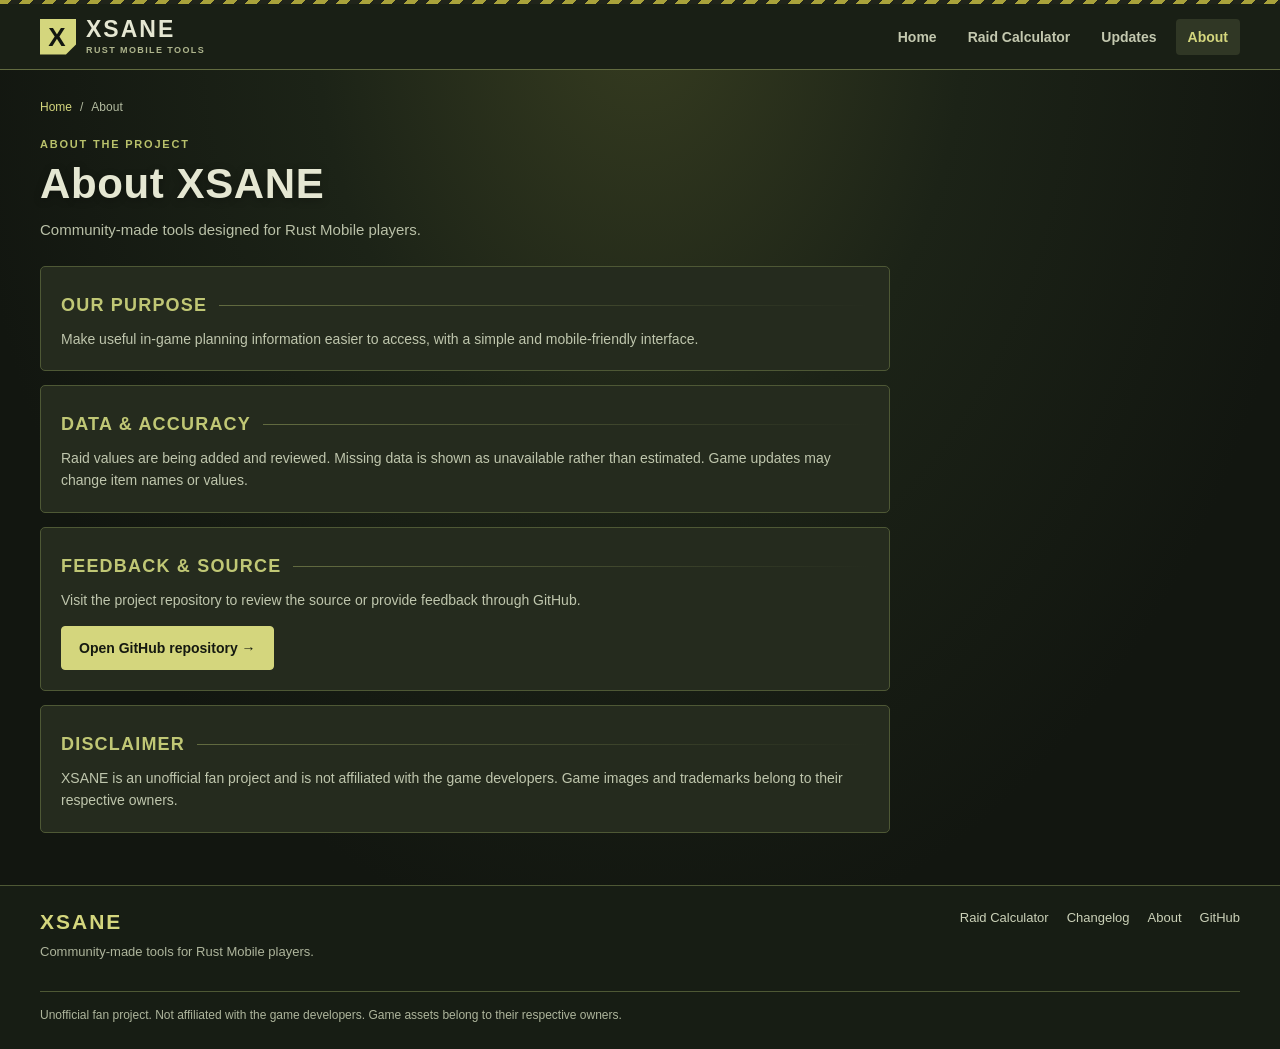
==== about.html @ 6a02bc15 "Build multi-page XSANE website with navigation and working filters" ====
<!DOCTYPE html>
<html lang="en">
<head>
<meta charset="UTF-8">
<meta name="viewport" content="width=device-width, initial-scale=1.0">
<meta name="description" content="Learn about XSANE, an unofficial community project for Rust Mobile.">
<meta name="theme-color" content="#121610">
<title>About | XSANE</title>
<link rel="stylesheet" href="style.css?v=site-7">
</head>
<body class="site-body">
<a class="skip-link" href="#main">Skip to content</a>
<header class="site-header">
  <div class="site-bar">
    <a class="site-brand" href="index.html"><span class="brand-mark" aria-hidden="true">X</span><span>XSANE<small>RUST MOBILE TOOLS</small></span></a>
    <button class="menu-toggle" type="button" aria-expanded="false" aria-controls="site-nav"><span aria-hidden="true">☰</span> Menu</button>
    <nav class="site-nav" id="site-nav" aria-label="Main navigation">
      <a href="index.html">Home</a>
      <a href="raid.html">Raid Calculator</a>
      <a href="updates.html">Updates</a>
      <a href="about.html" aria-current="page">About</a>
    </nav>
  </div>
</header>
<main class="site-main" id="main">
<div class="breadcrumbs"><a href="index.html">Home</a><span>/</span> About</div><div class="page-intro"><p class="eyebrow">ABOUT THE PROJECT</p><h1>About XSANE</h1><p>Community-made tools designed for Rust Mobile players.</p></div><div class="update-list"><article><h2>Our purpose</h2><p>Make useful in-game planning information easier to access, with a simple and mobile-friendly interface.</p></article><article><h2>Data &amp; accuracy</h2><p>Raid values are being added and reviewed. Missing data is shown as unavailable rather than estimated. Game updates may change item names or values.</p></article><article><h2>Feedback &amp; source</h2><p>Visit the project repository to review the source or provide feedback through GitHub.</p><a class="primary-link" href="https://github.com/audioxpert123/Xsane-rdc">Open GitHub repository →</a></article><article><h2>Disclaimer</h2><p>XSANE is an unofficial fan project and is not affiliated with the game developers. Game images and trademarks belong to their respective owners.</p></article></div>
</main>
<footer class="site-footer">
  <div class="footer-inner">
    <div><a class="footer-brand" href="index.html">XSANE</a><p>Community-made tools for Rust Mobile players.</p></div>
    <div class="footer-links"><a href="raid.html">Raid Calculator</a><a href="updates.html">Changelog</a><a href="about.html">About</a><a href="https://github.com/audioxpert123/Xsane-rdc">GitHub</a></div>
    <p class="footer-note">Unofficial fan project. Not affiliated with the game developers. Game assets belong to their respective owners.</p>
  </div>
</footer>
<script src="site.js?v=site-7"></script>

</body>
</html>
---- style.css ----
*{
    margin:0;
    padding:0;
    box-sizing:border-box;
    font-family:Arial,sans-serif;
}

body{
    background:#111315;
    color:white;
    padding:15px;
}

header{
    margin-bottom:25px;
}

h1{
    text-align:center;
    color:#CD412B;
    margin-bottom:15px;
    font-size:28px;
}

#searchInput{
    width:100%;
    padding:14px;
    border:none;
    border-radius:12px;
    background:#1d2023;
    color:white;
    font-size:16px;
    outline:none;
}

section{
    margin-bottom:30px;
}

h2{
    margin-bottom:12px;
    color:#CD412B;
    font-size:20px;
}

.grid{
    display:grid;
    grid-template-columns:repeat(auto-fill,minmax(140px,1fr));
    gap:12px;
}

.card{
    background:#1d2023;
    border-radius:12px;
    overflow:hidden;
    cursor:pointer;
    transition:.2s;
}

.card:hover{
    transform:translateY(-3px);
}

.card img{
    width:100%;
    height:auto;
    display:block;
}

.card-name{
    padding:10px;
    text-align:center;
    font-size:14px;
    font-weight:bold;
}

.details-container{
    padding:20px;
}

.structure-image{
    width:180px;
    height:180px;
    object-fit:contain;
    display:block;
    margin:auto;
}

.details-container h1{
    text-align:center;
    margin-top:10px;
}

.details-container p{
    text-align:center;
    color:#ccc;
}

.method-box{
    background:#1a1d22;
    border-radius:18px;
    padding:15px;
    margin-bottom:20px;

    display:flex;
    align-items:center;
    justify-content:center;
    gap:15px;
}

.raid-item{
    background:#252932;
    padding:12px 18px;
    border-radius:12px;

    position:relative;

    display:flex;
    align-items:center;
    justify-content:center;
    gap:10px;

    font-size:22px;
    font-weight:bold;
}

.hp{
    font-size:28px;
    font-weight:bold;
}

.summary-box{
    background:#1a1d22;
    border-radius:20px;
    padding:15px;
    margin-bottom:20px;

    display:flex;
    align-items:center;
    gap:15px;
}

.best-box{
    background:#161a22;
    border:2px solid #CD412B;
    border-radius:24px;
    padding:20px;
    margin-top:20px;

    display:flex;
    align-items:center;
    justify-content:center;
    gap:20px;

    box-shadow:0 0 15px rgba(205,65,43,0.25);
}

.recommended-title{
    text-align:center;

    color:#CD412B;

    font-size:22px;

    font-weight:bold;

    margin-bottom:20px;
}


.structure-mini{
    position:relative;
    text-align:center;
    display:inline-block;
}

.qty-badge{
    position:absolute;
    top:5px;
    left:5px;

    background:white;
    color:black;

    padding:2px 8px;
    border-radius:8px;

    font-size:16px;
    font-weight:bold;

    z-index:2;
}

    

.mini-structure{
    width:70px;
    height:70px;
    object-fit:contain;
}

.best-text{
    font-size:22px;
    font-weight:bold;
}

.plus{
    font-size:35px;
    font-weight:bold;
}

.raid-item{
    background:#252932;
    border-radius:15px;
    padding:10px 15px;

    display:flex;
    align-items:center;
    justify-content:center;
    gap:10px;

    font-size:24px;
    font-weight:bold;
}

.hp-badge{
    width:120px;
    margin:15px auto;
    text-align:center;

    background:#1a1d22;

    padding:12px;

    border-radius:14px;

    font-size:24px;
    font-weight:bold;
}

.raid-image{
    width:50px;
    height:50px;
    object-fit:contain;
    display:block;
}

.raid-item{
    position:relative;
}

.raid-badge{
    position:absolute;
    top:5px;
    left:5px;

    background:white;
    color:black;

    padding:2px 8px;
    border-radius:8px;

    font-size:16px;
    font-weight:bold;

    z-index:2;
}

.raid-arrow{
    font-size:60px;
    font-weight:bold;
    color:#CD412B;

    text-shadow:
    0 0 10px rgba(205,65,43,0.8),
    0 0 20px rgba(205,65,43,0.5);
}

.target-box{
    display:flex;
    flex-direction:column;
    align-items:center;
}

.target-title{
    color:#CD412B;
    font-size:12px;
    font-weight:bold;
    letter-spacing:2px;
    margin-bottom:8px;
}

:root {
    color-scheme: dark;
    --wasteland-bg: #121610;
    --wasteland-panel: #252b1e;
    --wasteland-accent: #d4d67d;
    --wasteland-border: #626b40;
    --wasteland-text: #e5e7d2;
}

body {
    min-height: 100vh;
    padding-top: 24px;
    color: var(--wasteland-text);
    background-color: var(--wasteland-bg);
    background-image:
        repeating-linear-gradient(135deg, #a9a23b 0 9px, #20241a 9px 18px),
        radial-gradient(ellipse at 50% 0%, #363c20 0%, #1c2317 36%, #121610 75%);
    background-size: 100% 5px, 100% 100%;
    background-position: top center, center;
    background-repeat: no-repeat;
    background-attachment: scroll, fixed;
}

header, main, #details {
    max-width: 1200px;
    margin-left: auto;
    margin-right: auto;
}

h1 {
    color: var(--wasteland-accent);
    font-weight: 800;
    letter-spacing: .6px;
    text-shadow: 0 2px 8px rgba(0,0,0,.3);
}

header h1 {
    text-align: left;
    text-transform: uppercase;
    font-size: clamp(22px, 4vw, 32px);
    line-height: 1.2;
}

#searchInput {
    background: #161c13;
    border: 1px solid var(--wasteland-border);
    border-radius: 5px;
    color: var(--wasteland-text);
    transition: border-color .2s, box-shadow .2s;
}

#searchInput::placeholder {
    color: #a1a58d;
}

#searchInput:focus {
    border-color: var(--wasteland-accent);
    box-shadow: 0 0 0 2px rgba(212,214,125,.15);
}

h2 {
    color: #c0c775;
    font-size: 18px;
    letter-spacing: 1.2px;
    text-transform: uppercase;
    display: flex;
    align-items: center;
    gap: 12px;
}

h2::after {
    content: "";
    flex: 1;
    height: 1px;
    background: linear-gradient(90deg, #626b40, transparent);
}

.card {
    background: linear-gradient(155deg, #303725, var(--wasteland-panel) 55%, #202619);
    border: 1px solid var(--wasteland-border);
    border-radius: 5px;
    box-shadow: 0 3px 10px rgba(0,0,0,.2);
    transition: transform .2s, border-color .2s, box-shadow .2s;
}

@media (hover: hover) {
    .card:hover {
        border-color: var(--wasteland-accent);
        box-shadow: 0 5px 16px rgba(0,0,0,.35);
    }
}

.card:active {
    transform: scale(.98);
}

.card-name {
    background: #1a2015;
    border-top: 1px solid rgba(98,107,64,.55);
    color: var(--wasteland-text);
    line-height: 1.35;
    overflow-wrap: anywhere;
}

.method-box, .summary-box, .hp-badge {
    background: #1f271a;
    border: 1px solid var(--wasteland-border);
}

.raid-item {
    background: #303725;
    border: 1px solid #626b40;
}

.best-box {
    background: #202619;
    border-color: var(--wasteland-accent);
    box-shadow: 0 0 15px rgba(212,214,125,.12);
}

.recommended-title, .raid-arrow, .target-title {
    color: var(--wasteland-accent);
}

.raid-arrow {
    text-shadow: 0 0 10px rgba(212,214,125,.3);
}

.qty-badge, .raid-badge {
    background: var(--wasteland-accent);
    color: #121610;
}

.details-container p {
    color: #bfc3ad;
}

@media (prefers-reduced-motion: reduce) {
    .card, #searchInput {
        transition: none;
    }
    .card:hover, .card:active {
        transform: none;
    }
}

a.card { display: block; color: inherit; text-decoration: none; }
a.card:focus-visible, .details-back:focus-visible { outline: 2px solid var(--wasteland-accent, #d4d67d); outline-offset: 3px; }
.details-back { display: inline-block; margin-bottom: 20px; color: var(--wasteland-accent, #d4d67d); text-decoration: none; font-weight: bold; }
.details-container { max-width: 720px; margin: 0 auto; padding: 10px 0 20px; }
.raid-method-list { flex-wrap: wrap; }
.raid-method-tile { flex-wrap: wrap; flex: 0 1 auto; text-align: center; }
.raid-method-name { flex-basis: 100%; font-size: 13px; font-weight: normal; }
.details-container .raid-unavailable { padding: 18px; margin-top: 15px; border: 1px solid var(--wasteland-border, #626b40); border-radius: 5px; background: var(--wasteland-panel, #252b1e); }

/* Keep foundation thumbnails and captions aligned despite different source image proportions. */
#foundations .card {
    display: flex;
    flex-direction: column;
    min-width: 0;
}
#foundations .card img {
    width: 100%;
    height: auto;
    aspect-ratio: 1.12 / 1;
    object-fit: contain;
    object-position: center;
    flex-shrink: 0;
}
#foundations .card-name {
    flex: 1;
    display: flex;
    align-items: center;
    justify-content: center;
    min-height: calc(2 * 14px * 1.35 + 21px);
    font-size: 14px;
    line-height: 1.35;
}

/* Shared site layout */
[hidden] { display: none !important; }
.site-body { padding: 0; display: flex; flex-direction: column; min-height: 100vh; }
.site-body a { -webkit-tap-highlight-color: transparent; }
.site-body a:focus-visible, .site-body button:focus-visible { outline: 2px solid var(--wasteland-accent); outline-offset: 3px; }
.skip-link { position: absolute; top: -100px; left: 12px; z-index: 100; background: var(--wasteland-accent); color: #121610; padding: 12px; }
.skip-link:focus { top: 12px; }
.site-header { position: sticky; top: 0; z-index: 20; max-width: none; width: 100%; margin: 0; background: #191f15; border-bottom: 1px solid #626b40; }
.site-header::before { content: ""; display: block; height: 4px; background: repeating-linear-gradient(135deg,#a9a23b 0 8px,#20241a 8px 16px); }
.site-bar { max-width: 1248px; margin: auto; padding: 14px 24px; display: flex; align-items: center; justify-content: space-between; gap: 24px; }
.site-brand { display: inline-flex; align-items: center; gap: 10px; color: #e5e7d2; text-decoration: none; font-weight: 900; font-size: 23px; letter-spacing: 2px; line-height: 1; flex-shrink: 0; }
.brand-mark { display: grid; place-items: center; width: 36px; height: 36px; color: #121610; background: #d4d67d; font-size: 26px; clip-path: polygon(0 0,100% 0,100% 72%,72% 100%,0 100%); }
.site-brand small { display: block; font-size: 9px; color: #aeb58d; margin-top: 5px; letter-spacing: 1.4px; }
.site-nav { display: flex; gap: 7px; align-items: center; }
.site-nav a { color: #c3c8af; text-decoration: none; font-weight: 600; font-size: 14px; padding: 10px 12px; border-radius: 4px; }
.site-nav a:hover,.site-nav a[aria-current="page"] { background: #303725; color: #d4d67d; }
.menu-toggle { display: none; color: var(--wasteland-text); background: #252b1e; border: 1px solid #626b40; padding: 9px 12px; border-radius: 4px; font-size: 14px; cursor: pointer; }
.site-main { width: 100%; max-width: 1248px; margin: 0 auto; padding: 30px 24px 52px; flex: 1; }
.site-main h1 { text-align: left; }
.eyebrow { color: #b9c16b; font-size: 11px; font-weight: 800; letter-spacing: 1.8px; line-height: 1.5; }
.status-dot { display: inline-block; width: 7px; height: 7px; margin-right: 5px; border-radius: 50%; background: #c9d37d; }
.hero { display: grid; grid-template-columns: 1.05fr 1fr; min-height: 330px; background: #1d2518; border: 1px solid #626b40; border-radius: 7px; overflow: hidden; margin-bottom: 0; }
.hero-copy { padding: clamp(24px,5vw,54px); display: flex; flex-direction: column; align-items: flex-start; justify-content: center; gap: 18px; }
.hero h1 { font-size: clamp(38px,6vw,76px); line-height: .98; letter-spacing: -1.8px; color: #f1f1e0; margin: 0; text-shadow: none; }
.hero h1 span { color: #d4d67d; }
.hero-desc,.page-intro p:not(.eyebrow) { color: #bac1a8; line-height: 1.6; font-size: 15px; }
.primary-link,.secondary-link { display: inline-flex; align-items: center; gap: 12px; text-decoration: none; font-weight: 800; border-radius: 4px; font-size: 14px; }
.primary-link { color: #151910; background: #d4d67d; padding: 13px 17px; border: 1px solid #d4d67d; }
.primary-link:hover { background: #e4e699; }
.secondary-link { color: #d4d67d; padding: 4px 0; }
.secondary-link:hover { text-decoration: underline; }
.hero-art { position: relative; overflow: hidden; min-height: 240px; display: grid; place-items: center; background: radial-gradient(ellipse,#465130 0%,#252e1c 52%,#171d14 100%); border-left: 1px solid #626b40; }
.hero-grid { position: absolute; inset: 0; background-image: linear-gradient(#84945c22 1px,transparent 1px),linear-gradient(90deg,#84945c22 1px,transparent 1px); background-size: 28px 28px; mask-image: radial-gradient(ellipse,black,transparent 90%); }
.hero-items { position: relative; display: flex; align-items: center; justify-content: center; width: 100%; padding: 12px; }
.hero-items img { width: 29%; height: auto; aspect-ratio: 1; object-fit: contain; filter: drop-shadow(0 10px 12px #0009); }
.hero-items img:nth-child(2) { width: 39%; z-index: 1; }
.hero-art-label,.hero-art-bottom { position: absolute; color: #aab586; font-size: 10px; letter-spacing: 1.5px; left: 16px; right: 16px; }
.hero-art-label { top: 17px; }
.hero-art-bottom { bottom: 17px; text-align: right; }
.stats-strip { display: grid; grid-template-columns: repeat(3,1fr); margin: 12px 0 36px; background: #1d2518; border: 1px solid #4e5835; border-radius: 5px; }
.stats-strip div { display: flex; flex-direction: column; align-items: center; padding: 16px 8px; gap: 4px; }
.stats-strip div+div { border-left: 1px solid #4e5835; }
.stats-strip strong { color: #d4d67d; font-size: 25px; }
.stats-strip span { color: #b3bba0; font-size: 12px; }
.home-section { margin-bottom: 32px; }
.home-section h2 { margin: 7px 0 14px; }
.tool-feature { display: flex; gap: 16px; align-items: center; border: 1px solid #626b40; background: #252b1e; padding: 20px; border-radius: 5px; color: inherit; text-decoration: none; }
.tool-feature:hover,.category-links a:hover { border-color: #d4d67d; }
.tool-icon { display: grid; place-items: center; width: 48px; height: 48px; flex-shrink: 0; background: #3d4629; color: #d4d67d; border-radius: 4px; font-size: 32px; }
.tool-feature h3,.notice-panel h3 { margin-bottom: 6px; color: #e4e7d0; font-size: 18px; }
.tool-feature p,.notice-panel p:not(.eyebrow),.update-list p:not(.eyebrow) { color: #bfc6ad; line-height: 1.6; font-size: 14px; }
.tool-arrow { margin-left: auto; color: #d4d67d; font-size: 24px; }
.section-top { display: flex; align-items: center; justify-content: space-between; gap: 12px; }
.section-top a { color: #d4d67d; font-size: 13px; white-space: nowrap; text-decoration: none; }
.category-links { display: grid; grid-template-columns: repeat(4,1fr); gap: 10px; }
.category-links a { padding: 15px 12px; background: #252b1e; border: 1px solid #4e5835; border-radius: 4px; color: #e5e7d2; text-decoration: none; font-size: 14px; display: flex; justify-content: space-between; gap: 8px; align-items: center; }
.category-links span { color: #b9c16b; }
.notice-panel { border: 1px solid #4e5835; background: #1d2518; border-radius: 5px; padding: 20px; }
.notice-panel .eyebrow { margin-bottom: 8px; }
.notice-panel .secondary-link { margin-top: 10px; }
.breadcrumbs { color: #b3bba0; display: flex; flex-wrap: wrap; gap: 8px; font-size: 12px; margin-bottom: 22px; }
.breadcrumbs a { color: #d4d67d; text-decoration: none; }
.page-intro { margin-bottom: 24px; }
.page-intro h1 { margin: 7px 0 10px; font-size: clamp(28px,5vw,42px); color: #e5e7d2; }
.filter-panel { padding: 16px; background: #1b2217; border: 1px solid #4e5835; border-radius: 5px; margin-bottom: 26px; }
.search-label { display: block; color: #d4d67d; font-weight: bold; font-size: 12px; margin-bottom: 8px; }
.category-filters { display: flex; flex-wrap: wrap; gap: 7px; margin-top: 14px; }
.category-filters button { padding: 9px 12px; border: 1px solid #626b40; color: #c9cfb7; background: #252b1e; border-radius: 4px; font-size: 13px; cursor: pointer; }
.category-filters button[aria-pressed="true"] { background: #d4d67d; color: #121610; border-color: #d4d67d; font-weight: bold; }
.filter-status { display: flex; justify-content: space-between; align-items: center; margin-top: 14px; font-size: 12px; color: #b3bba0; }
.filter-status button { background: none; border: 0; color: #d4d67d; cursor: pointer; padding: 5px; font-size: 12px; }
.structure-section .grid { grid-template-columns: repeat(auto-fill,minmax(145px,1fr)); }
.update-list { display: grid; gap: 14px; max-width: 850px; }
.update-list article { padding: 20px; background: #252b1e; border: 1px solid #4e5835; border-radius: 5px; }
.update-list article h2 { margin: 8px 0 12px; }
.update-list article .primary-link { margin-top: 15px; }
.site-footer { background: #171d14; border-top: 1px solid #4e5835; padding: 24px; }
.footer-inner { max-width: 1200px; margin: auto; display: grid; grid-template-columns: 1fr 1fr; gap: 20px; }
.footer-brand { text-decoration: none; color: #d4d67d; font-size: 21px; font-weight: 900; letter-spacing: 2px; }
.footer-inner p { color: #aeb59c; font-size: 13px; line-height: 1.6; margin-top: 8px; }
.footer-links { display: flex; flex-wrap: wrap; align-content: flex-start; justify-content: flex-end; gap: 10px 18px; }
.footer-links a { color: #cbd1b8; text-decoration: none; font-size: 13px; }
.footer-inner .footer-note { grid-column: 1 / -1; border-top: 1px solid #4e5835; padding-top: 14px; font-size: 12px; }
@media (max-width: 720px) {
 .site-bar { padding: 12px 15px; flex-wrap: wrap; gap: 12px; }
 .menu-toggle { display: block; }
 .site-nav { display: none; flex-basis: 100%; flex-direction: column; align-items: stretch; gap: 4px; }
 .site-nav.is-open { display: flex; }
 .site-main { padding: 23px 15px 38px; }
 .hero { grid-template-columns: 1fr; }
 .hero-art { border-left: 0; border-top: 1px solid #626b40; min-height: 200px; }
 .hero-items { max-width: 340px; }
 .category-links { grid-template-columns: repeat(2,minmax(0,1fr)); }
 .footer-inner { grid-template-columns: 1fr; }
 .footer-links { justify-content: flex-start; }
 .structure-section .grid { grid-template-columns: repeat(2,minmax(0,1fr)); }
}
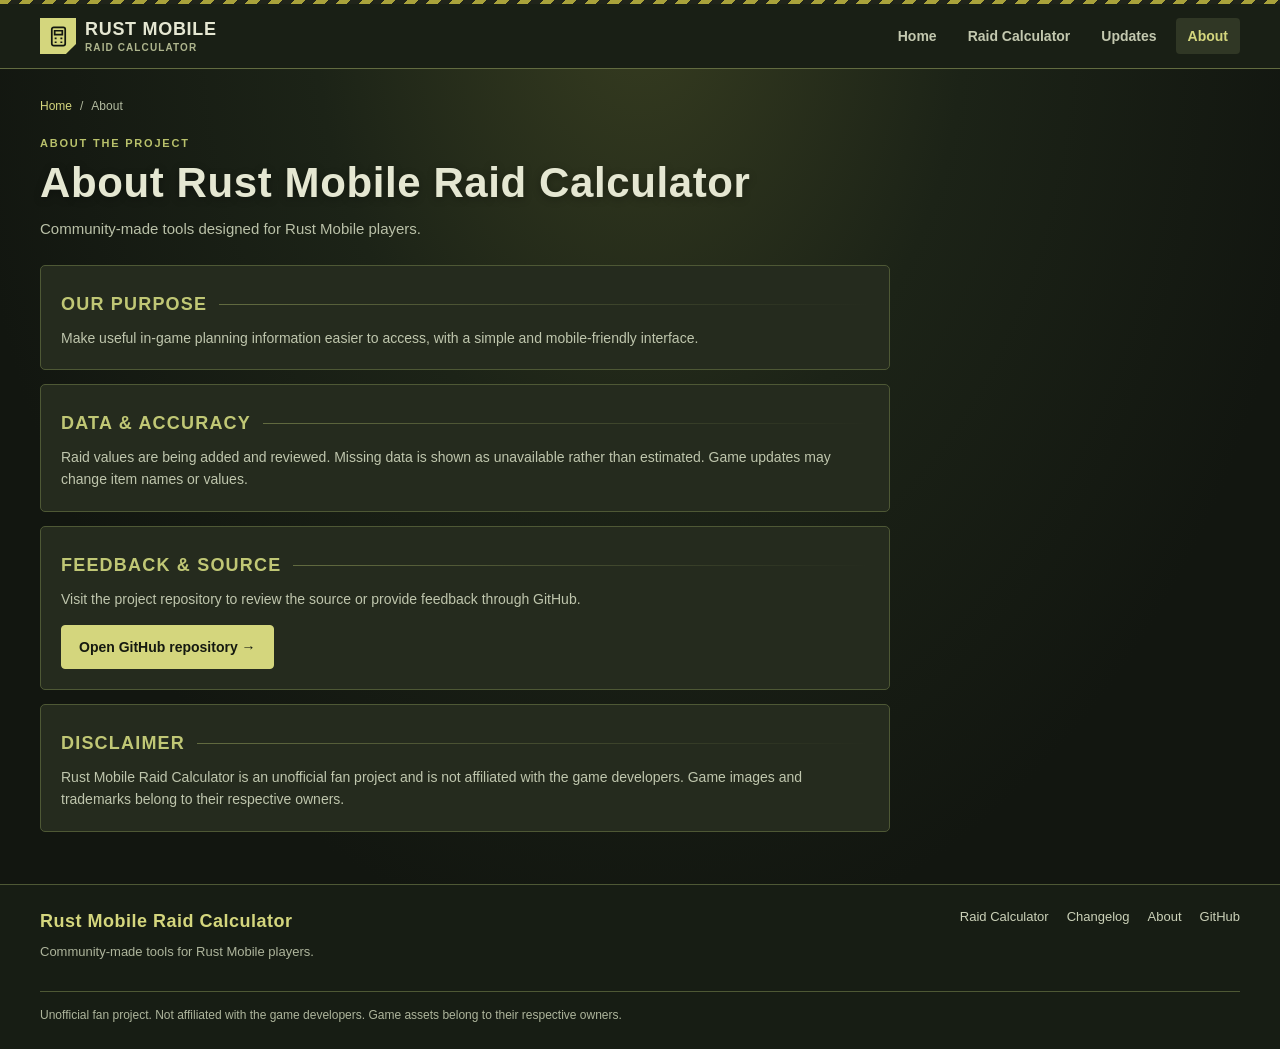
==== commit 9dc847fb: "Rename website branding to Rust Mobile Raid Calculator" ====
--- a/about.html
+++ b/about.html
@@ -3,16 +3,16 @@
 <head>
 <meta charset="UTF-8">
 <meta name="viewport" content="width=device-width, initial-scale=1.0">
-<meta name="description" content="Learn about XSANE, an unofficial community project for Rust Mobile.">
+<meta name="description" content="Learn about Rust Mobile Raid Calculator, an unofficial community project for Rust Mobile.">
 <meta name="theme-color" content="#121610">
-<title>About | XSANE</title>
-<link rel="stylesheet" href="style.css?v=site-7">
+<title>About | Rust Mobile Raid Calculator</title>
+<link rel="stylesheet" href="style.css?v=branding-8">
 </head>
 <body class="site-body">
 <a class="skip-link" href="#main">Skip to content</a>
 <header class="site-header">
   <div class="site-bar">
-    <a class="site-brand" href="index.html"><span class="brand-mark" aria-hidden="true">X</span><span>XSANE<small>RUST MOBILE TOOLS</small></span></a>
+    <a class="site-brand" href="index.html"><span class="brand-mark" aria-hidden="true"><svg viewBox="0 0 24 24" width="23" height="23" fill="none" stroke="currentColor" stroke-width="1.8"><rect x="5" y="2.5" width="14" height="19" rx="2"/><path d="M8 6h8v4H8zM8 14h2m4 0h2m-8 4h2m4 0h2"/></svg></span><span>RUST MOBILE<small>RAID CALCULATOR</small></span></a>
     <button class="menu-toggle" type="button" aria-expanded="false" aria-controls="site-nav"><span aria-hidden="true">☰</span> Menu</button>
     <nav class="site-nav" id="site-nav" aria-label="Main navigation">
       <a href="index.html">Home</a>
@@ -23,11 +23,11 @@
   </div>
 </header>
 <main class="site-main" id="main">
-<div class="breadcrumbs"><a href="index.html">Home</a><span>/</span> About</div><div class="page-intro"><p class="eyebrow">ABOUT THE PROJECT</p><h1>About XSANE</h1><p>Community-made tools designed for Rust Mobile players.</p></div><div class="update-list"><article><h2>Our purpose</h2><p>Make useful in-game planning information easier to access, with a simple and mobile-friendly interface.</p></article><article><h2>Data &amp; accuracy</h2><p>Raid values are being added and reviewed. Missing data is shown as unavailable rather than estimated. Game updates may change item names or values.</p></article><article><h2>Feedback &amp; source</h2><p>Visit the project repository to review the source or provide feedback through GitHub.</p><a class="primary-link" href="https://github.com/audioxpert123/Xsane-rdc">Open GitHub repository →</a></article><article><h2>Disclaimer</h2><p>XSANE is an unofficial fan project and is not affiliated with the game developers. Game images and trademarks belong to their respective owners.</p></article></div>
+<div class="breadcrumbs"><a href="index.html">Home</a><span>/</span> About</div><div class="page-intro"><p class="eyebrow">ABOUT THE PROJECT</p><h1>About Rust Mobile Raid Calculator</h1><p>Community-made tools designed for Rust Mobile players.</p></div><div class="update-list"><article><h2>Our purpose</h2><p>Make useful in-game planning information easier to access, with a simple and mobile-friendly interface.</p></article><article><h2>Data &amp; accuracy</h2><p>Raid values are being added and reviewed. Missing data is shown as unavailable rather than estimated. Game updates may change item names or values.</p></article><article><h2>Feedback &amp; source</h2><p>Visit the project repository to review the source or provide feedback through GitHub.</p><a class="primary-link" href="https://github.com/audioxpert123/Xsane-rdc">Open GitHub repository →</a></article><article><h2>Disclaimer</h2><p>Rust Mobile Raid Calculator is an unofficial fan project and is not affiliated with the game developers. Game images and trademarks belong to their respective owners.</p></article></div>
 </main>
 <footer class="site-footer">
   <div class="footer-inner">
-    <div><a class="footer-brand" href="index.html">XSANE</a><p>Community-made tools for Rust Mobile players.</p></div>
+    <div><a class="footer-brand" href="index.html">Rust Mobile Raid Calculator</a><p>Community-made tools for Rust Mobile players.</p></div>
     <div class="footer-links"><a href="raid.html">Raid Calculator</a><a href="updates.html">Changelog</a><a href="about.html">About</a><a href="https://github.com/audioxpert123/Xsane-rdc">GitHub</a></div>
     <p class="footer-note">Unofficial fan project. Not affiliated with the game developers. Game assets belong to their respective owners.</p>
   </div>
--- a/style.css
+++ b/style.css
@@ -566,3 +566,10 @@
  .footer-links { justify-content: flex-start; }
  .structure-section .grid { grid-template-columns: repeat(2,minmax(0,1fr)); }
 }
+
+/* Full site name, compact enough for mobile navigation. */
+.site-brand { font-size: 18px; letter-spacing: .7px; gap: 9px; }
+.site-brand small { font-size: 10px; letter-spacing: 1.1px; }
+.brand-mark { flex: 0 0 36px; }
+.footer-brand { font-size: 18px; letter-spacing: .5px; line-height: 1.4; }
+@media (max-width: 380px) { .site-brand { font-size: 15px; gap: 7px; } .site-brand small { font-size: 9px; letter-spacing: .6px; } .site-bar { gap: 8px; } }
